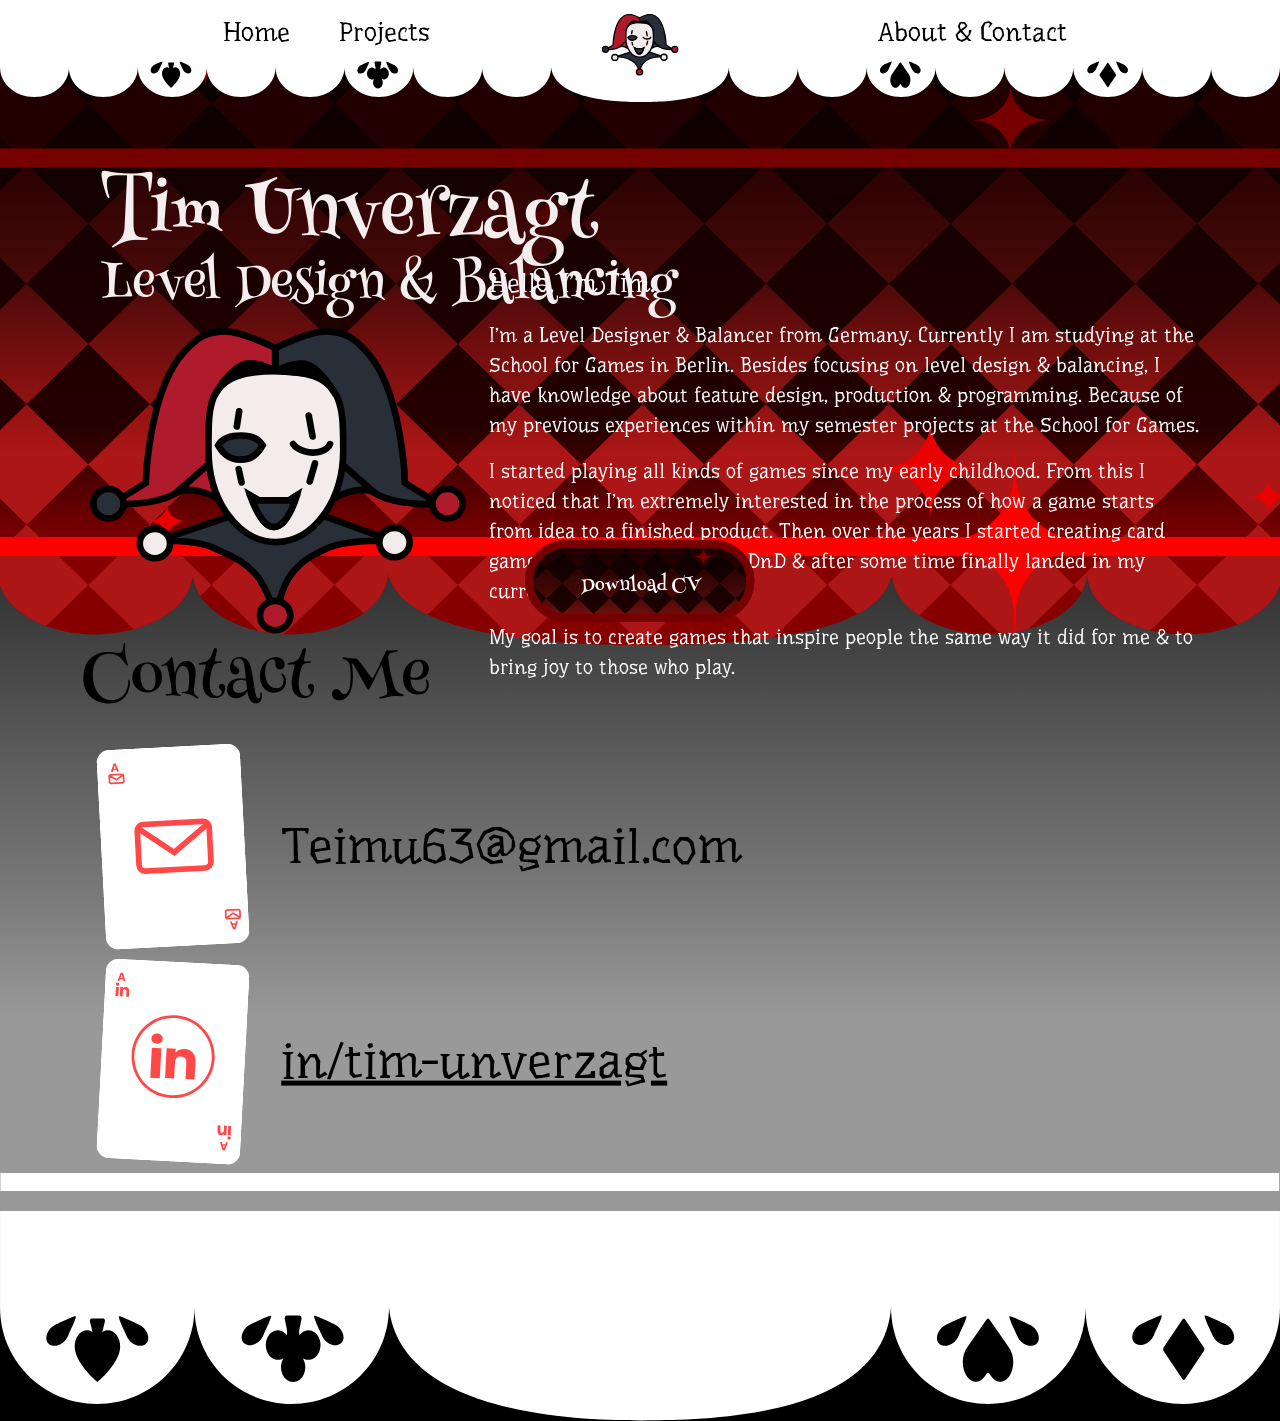
==== about.html @ f88313f5 "Added About & Contact Page" ====
<!DOCTYPE html>
<html lang="en">
<head>
    <meta charset="UTF-8">
    <meta name="viewport" content="width=device-width, initial-scale=1.0">
    <title>About & Contact - Tim Unverzagt</title>
    <link rel="stylesheet" href="style.css">
</head>

<body>

<div class="page about-page">

    <section class="about-intro">

        <div class="hero-banner-container">
            <img class="hero-banner" src="Images/top_banner.svg" alt="">
            <div class="banner-extension"></div>

            <nav class="banner-navigation">
                <a href="index.html" class="nav-home">Home</a>
                <a href="projects.html" class="nav-projects">Projects</a>

                <a href="index.html" class="nav-logo">
                    <img src="Images/jester_logo_v1.svg" alt="Home">
                </a>

                <a href="about.html" class="nav-about">About & Contact</a>
            </nav>
        </div>

        <div class="about-heading">
            <h1>Tim Unverzagt</h1>
            <h2>Level Design & Balancing</h2>
        </div>

        <div class="about-content">

            <div class="about-picture">
                <img src="Images/jester_logo_v1.svg" alt="Tim Unverzagt Logo">
            </div>

            <div class="about-description">
                <h2>Hello, I’m Tim.</h2>

                <p>
                    I’m a Level Designer & Balancer from Germany. Currently I am studying at the School for Games in Berlin. Besides focusing on level design & balancing, I have knowledge about feature design, production & programming. Because of my previous experiences within my semester projects at the School for Games.
                </p>

                <p>
                    I started playing all kinds of games since my early childhood. From this I noticed that I’m extremely interested in the process of how a game starts from idea to a finished product. Then over the years I started creating card games, then started playing DnD & after some time finally landed in my current apprenticeship.
                </p>

                <p>
                    My goal is to create games that inspire people the same way it did for me & to bring joy to those who play.
                </p>
            </div>

        </div>

        <a class="cv-download" href="Other/CV-Tim_Unverzagt.pdf" download>
            <img src="Images/button_red.svg" alt="">
            <span>Download CV</span>
        </a>

    </section>

    <section class="about-contact">

        <h2>Contact Me</h2>

        <div class="contact-list">

            <a class="contact-item" href="mailto:Teimu63@gmail.com">
                <img src="Images/AboutMePage/about_me_page_cardmail.svg" alt="Email">
                <span>Teimu63@gmail.com</span>
            </a>

            <a class="contact-item"
               href="https://www.linkedin.com/in/tim-unverzagt-a7282b33b/"
               target="_blank"
               rel="noopener noreferrer">
                <img src="Images/AboutMePage/about_me_page_cardlinkenin.svg" alt="LinkedIn">
                <span class="linkedin-link">in/tim-unverzagt</span>
            </a>

        </div>

    </section>

    <footer>

        <div class="bottom-decoration">

            <img
                class="hero-line"
                src="Images/HomePage/home_page_line.svg"
                alt=""
            >

            <div class="bottom-banner-container">
				<img
					class="hero-bottom-banner"
					src="Images/HomePage/home_page_banner.svg"
					alt=""
				>
			<div class="bottom-banner-extension"></div>
		</div>

        </div>

    </footer>

</div>

</body>
</html>
---- style.css ----
@import url('https://fonts.googleapis.com/css2?family=Henny+Penny&family=Underdog&display=swap');

* {
    margin: 0;
    padding: 0;
    box-sizing: border-box;
}

html {
    scroll-behavior: smooth;
    width: 100%;
    overflow-x: clip;
}

body {
    margin: 0;
    width: 100%;
    min-width: 0;
    color: white;
    overflow-x: clip;
    font-family: "Underdog", sans-serif;
    background: #999999;
}

.banner-navigation {
    position: absolute;
    inset: 0;
    width: 100%;
    height: 100%;
    z-index: 5;
    pointer-events: none;
}

.banner-navigation a {
    position: absolute;
    transform: translate(-50%, -50%);
    color: black;
    font-family: "Underdog", sans-serif;
    font-size: 2vw;
    text-decoration: none;
    white-space: nowrap;
    pointer-events: auto;
    transition: transform 0.2s ease, color 0.2s ease;
}

.banner-navigation a:hover {
    color: black;
    transform: translate(-50%, -50%) scale(1.1);
}

.nav-home {
    top: -10%;
    left: 20%;
}

.nav-projects {
    top: -10%;
    left: 30%;
}

.nav-logo {
    top: 10%;
    left: 50%;
}

.nav-logo img {
    display: block;
    width: 6vw;
    height: auto;
}

.nav-about {
    top: -10%;
    left: 76%;
}

.page {
    position: relative;
    width: 100vw;
    min-width: 0;
    overflow: hidden;
}

.hero {
    position: relative;
    width: 100vw;
    aspect-ratio: 1512 / 1185;
    overflow: hidden;
    z-index: 10;
}

.hero-background {
    position: absolute;
    width: 100vw;
    height: auto;
    left: 0;
    top: -7%;
    z-index: 1;
}

.hero-banner-container {
    position: absolute;
    width: 100vw;
    height: auto;
    left: 0;
    top: 3vw;
    z-index: 5;
    pointer-events: none;
}

.hero-banner {
    display: block;
    z-index: 2;
    position: relative;
    width: 100%;
    height: auto;
}

.banner-extension {
    position: absolute;
    width: 100%;
    height: 6.6vw;
    left: 0;
    top: 100%;
    transform: translateY(-140%);
    background: white;
    z-index: 1;
}

.hero-card-left {
    position: absolute;
    width: 18vw;
    height: auto;
    left: 0vw;
    top: 30%;
    z-index: 10;
    pointer-events: none;
}

.hero-card-right {
    position: absolute;
    width: 18vw;
    height: auto;
    left: 80vw;
    top: 10%;
    z-index: 10;
    pointer-events: none;
}

.hero-content {
    position: absolute;
    inset: 0;
    z-index: 30;
    pointer-events: none;
}

.hero-content h1 {
    position: absolute;
    left: 3.2%;
    top: 11%;
    font-family: "Henny Penny", cursive;
    font-size: clamp(34px, 5vw, 82px);
    line-height: 1;
    font-weight: normal;
    white-space: nowrap;
    color: white;
}

.level-design {
    position: absolute;
    transform: rotate(-8deg);
    left: 50%;
    top: 23%;
    display: flex;
    align-items: center;
    width: max-content;
}

.star-and {
    position: absolute;
    width: clamp(385px, 11vw, 3175px);
    height: auto;
    left: -80%;
    top: -98%;
    z-index: -1;
}

.level-design span {
    font-family: "Henny Penny", cursive;
    font-size: clamp(100px, 4.3vw, 70px);
    line-height: 1;
    white-space: nowrap;
    color: white;
}

.hero-content h2 {
    position: absolute;
    transform: rotate(10deg);
    left: 15.5%;
    top: 48%;
    font-family: "Henny Penny", cursive;
    font-size: clamp(100px, 5vw, 80px);
    line-height: 1;
    font-weight: normal;
    white-space: nowrap;
    color: white;
}

.recent-star-container {
    position: absolute;
    width: 100vw;
    height: 0;
    top: 0;
    left: 0;
    z-index: 5;
    pointer-events: none;
}

.star-red {
    position: absolute;
    width: 50vw;
    height: auto;
    left: 65%;
    top: 55vw;
}

.star-gray {
    position: absolute;
    transform: rotate(10deg);
    width: clamp(300px, 10vw, 160px);
    height: auto;
    left: 85%;
    top: 33%;
    z-index: 24;
    pointer-events: none;
}

.recent-work {
    position: relative;
    width: 100vw;
    min-height: 650px;
    margin-top: -28%;
    padding: 28px 5vw 90px;
    background: transparent;
    z-index: 1;
    overflow: visible;
}

.recent-work::before {
    content: "";
    position: absolute;
    left: 0;
    right: 0;
    width: 100vw;
    top: -36%;
    bottom: 0;
    background: linear-gradient(
        to bottom,
        #303030 0%,
        #555555 35%,
        #777777 70%,
        #999999 100%
    );
    z-index: 0;
}

.garland-layer {
    position: absolute;
    width: 100vw;
    height: 650px;
    left: 0;
    top: 0;
    z-index: 2;
    pointer-events: none;
    overflow: visible;
}

.hero-garlands {
    position: absolute;
    width: 102.182524vw;
    height: auto;
    left: -2vw;
    top: 0;
    z-index: 1;
    pointer-events: none;
    transform: translateY(-330px);
}

.recent-work > h2 {
    position: relative;
    z-index: 3;
    margin: 0 0 28px;
    font-family: "Henny Penny", cursive;
    font-size: clamp(80px, 4.5vw, 68px);
    line-height: 1;
    font-weight: normal;
    color: #e00000;
}

.work-grid {
    position: relative;
    z-index: 3;
    display: grid;
    grid-template-columns: repeat(3, minmax(0, 1fr));
    gap: 24px;
    width: 100%;
    max-width: 1250px;
    margin: 0 auto;
}

.work-card {
    position: relative;
    width: 100%;
    aspect-ratio: 373 / 413;
}

.work-card > img {
    position: absolute;
    width: 100%;
    height: 100%;
    left: 0;
    top: 0;
    object-fit: contain;
    z-index: 1;
}

.work-card-content {
    position: absolute;
    inset: 20% 12%;
    z-index: 2;
    display: flex;
    flex-direction: column;
    align-items: center;
    justify-content: center;
    text-align: center;
}

.work-card-content h3 {
    font-family: "Underdog", sans-serif;
    font-size: clamp(17px, 2vw, 25px);
    font-weight: normal;
    line-height: 1.2;
}

.work-card-content p {
    margin-top: 7px;
    font-family: "Underdog", sans-serif;
    font-size: clamp(13px, 1.4vw, 18px);
    line-height: 1.2;
}

footer {
    position: relative;
    width: 100vw;
    background: #999999;
    padding: 0;
    z-index: 10;
}

.bottom-decoration {
    position: relative;
    width: 100vw;
    display: flex;
    flex-direction: column;
    align-items: center;
}

.hero-line {
    display: block;
    position: relative;
    width: 100vw;
    height: auto;
    z-index: 2;
    margin-bottom: 20px;
}

.bottom-banner-container {
    position: relative;
    width: 100vw;
    z-index: 2;
}

.hero-bottom-banner {
    display: block;
    position: relative;
    width: 100%;
    height: auto;
    z-index: 2;
}

.bottom-banner-extension {
    position: absolute;
    width: 100%;
    height: 10vw;
    left: 0;
    top: 100%;
    transform: translateY(-99%);
    background: black;
    z-index: 1;
}


/* ABOUT PAGE */

.about-page {
    background: #999999;
}

.about-intro {
    position: relative;
    width: 100vw;
    min-height: 56.5vw;
    overflow: hidden;
    background-image: url("Images/HomePage/home_page_background.svg");
    background-size: cover;
    background-position: center -6vw;
    background-repeat: no-repeat;
    z-index: 2;
}

.about-heading {
    position: absolute;
    font-family: "Henny Penny", cursive;
    top: 14vw;
    left: 7.8%;
    z-index: 4;
    color: #f4eeee;
    text-align: left;
}

.about-heading h1 {
    font-family: "Henny Penny", cursive;
    font-size: clamp(42px, 6vw, 76px);
    font-weight: normal;
    line-height: 1.05;
}

.about-heading h2 {
    font-family: "Henny Penny", cursive;
    font-size: clamp(26px, 4vw, 50px);
    font-weight: normal;
    line-height: 1.1;
}

.about-content {
    position: absolute;
    top: 40%;
    left: 7.8%;
    width: 84.4%;
    display: grid;
    grid-template-columns: 34% 66%;
    align-items: center;
    gap: 2%;
    z-index: 3;
}

.about-picture {
    width: 100%;
    max-width: 280px;
    aspect-ratio: 1 / 1;
    display: flex;
    align-items: center;
    justify-content: center;
    padding: 4%;
}

.about-picture img {
    position: relative;
    left: 3vw;
    top: -2vw;
    display: block;
    width: 150%;
    height: 150%;
    object-fit: contain;
}

.about-description {
    position: relative;
    top: -2vw;
    display: block;
    color: white;
    font-family: "Underdog", sans-serif;
    font-size: clamp(20px, 1.45vw, 16px);
    line-height: 1.5;
    text-align: left;
}

.about-description h2 {
    font-size: clamp(20px, 2.2vw, 26px);
    font-weight: normal;
    margin: 0 0 18px 0;
}

.about-description p {
    margin: 0 0 16px 0;
}

.cv-download {
    position: absolute;
    left: 50%;
    bottom: 14%;
    transform: translateX(-50%);
    width: clamp(130px, 19vw, 230px);
    display: flex;
    align-items: center;
    justify-content: center;
    z-index: 5;
    text-decoration: none;
}

.cv-download img {
    display: block;
    width: 100%;
    height: auto;
}

.cv-download span {
    position: absolute;
    top: 35%;
    color: white;
    font-family: "Henny Penny", sans-serif;
    font-size: clamp(12px, 1.5vw, 19px);
    white-space: nowrap;
}

.about-contact {
    position: relative;
    transform: translateY(-12vw);
    width: 100vw;
	height: 450px;
    min-height: 0;
    padding: 1vw 6.5vw 70px;
    color: black;
    overflow: visible;
    z-index: 1;
}

.about-contact::before {
    content: "";
    position: absolute;
    inset: 0;
    background: linear-gradient(
        to bottom,
        #303030 0%,
        #555555 35%,
        #777777 70%,
        #999999 100%
    );
    z-index: -5;
}

.about-contact h2 {
    position: relative;
    top: 5vw;
    font-family: "Henny Penny", cursive;
    font-size: clamp(38px, 5vw, 68px);
    line-height: 1.1;
    font-weight: normal;
    margin-bottom: 35px;
}

.contact-list {
	transform: translateY(4vw);
    display: flex;
    flex-direction: column;
    justify-content: flex-start;
    align-items: flex-start;
    gap: 0;
    width: 100%;
    margin: 0;
}

.contact-item {
    display: flex;
    flex-direction: row;
    align-items: center;
    justify-content: flex-start;
    gap: 18px;
    width: fit-content;
    height: 215px;
    margin: 0;
    padding: 0;
    color: black;
    font-family: "Underdog", sans-serif;
    font-size: clamp(17px, 2vw, 25px);
    text-decoration: none;
}

.contact-item img {
    display: block;
    width: 180px;
    height: 100px;
    object-fit: contain;
    flex-shrink: 0;
    transform-origin: center;
}

.contact-item:first-child img {
    transform: scale(2) rotate(-3deg);
}

.contact-item:last-child img {
    transform: scale(2) rotate(3deg);
}

.contact-item span {
    font-size: 50px;
}

.contact-email-icon {
    position: relative;
    width: 55px;
    height: 38px;
    border: 3px solid black;
    border-radius: 5px;
    display: block;
    flex-shrink: 0;
    overflow: hidden;
}

.contact-email-icon::before,
.contact-email-icon::after {
    content: "";
    position: absolute;
    width: 35px;
    height: 3px;
    background: black;
    top: 8px;
}

.contact-email-icon::before {
    left: -3px;
    transform: rotate(40deg);
}

.contact-email-icon::after {
    right: -3px;
    transform: rotate(-40deg);
}

.contact-email-icon span {
    position: absolute;
    width: 35px;
    height: 3px;
    background: black;
    left: 7px;
    bottom: 9px;
    transform: rotate(-40deg);
}

.linkedin-icon {
    width: 47px;
    height: 47px;
    display: flex;
    align-items: center;
    justify-content: center;
    flex-shrink: 0;
    border-radius: 10px;
    background: #0878ce;
    color: white;
    font-family: Arial, sans-serif;
    font-size: 34px;
    font-weight: bold;
}

.linkedin-link {
    text-decoration: underline;
}

@media (max-width: 650px) {

    .about-intro {
        min-height: 105vw;
    }

    .about-content {
        top: 22%;
        left: 5%;
        width: 90%;
        grid-template-columns: 1fr;
        justify-items: center;
        gap: 20px;
    }

    .about-picture {
        width: 32vw;
        max-width: 180px;
    }

    .about-description {
        font-size: 10px;
        gap: 5px;
    }

    .cv-download {
        bottom: 2%;
        width: 35vw;
    }

    .about-contact {
        padding: 20px 6vw 60px;
    }

    .about-contact h2 {
        font-size: 38px;
    }
}

@media (max-width: 900px) {

    .hero-content h1 {
        left: 3%;
        top: 9%;
    }

    .level-design {
        left: 20%;
        top: 15%;
    }

    .hero-content h2 {
        left: 15%;
        top: 40%;
    }
}

@media (max-width: 650px) {

    .hero {
        aspect-ratio: 1512 / 1185;
    }

    .hero-content h1 {
        left: 3%;
        top: 92%;
        font-size: clamp(27px, 8vw, 45px);
    }

    .level-design {
        left: 20%;
        top: 15%;
    }

    .level-design span {
        font-size: clamp(25px, 7vw, 42px);
    }

    .star-and {
        width: 75px;
        left: -40%;
        top: -40%;
    }

    .hero-content h2 {
        left: 15%;
        top: 40%;
        font-size: clamp(28px, 8vw, 48px);
    }

    .star-red {
        width: 60px;
    }

    .star-gray {
        width: 85px;
    }

    .recent-work {
        margin-top: -28%;
        padding: 25px 20px 70px;
    }

    .recent-work::before {
        top: -24%;
    }

    .garland-layer {
        top: 0;
        height: 500px;
    }

    .hero-garlands {
        transform: translateY(-300px);
    }

    .recent-work > h2 {
        font-size: clamp(30px, 9vw, 48px);
    }

    .work-grid {
        grid-template-columns: 1fr;
        max-width: 380px;
        gap: 25px;
    }
}
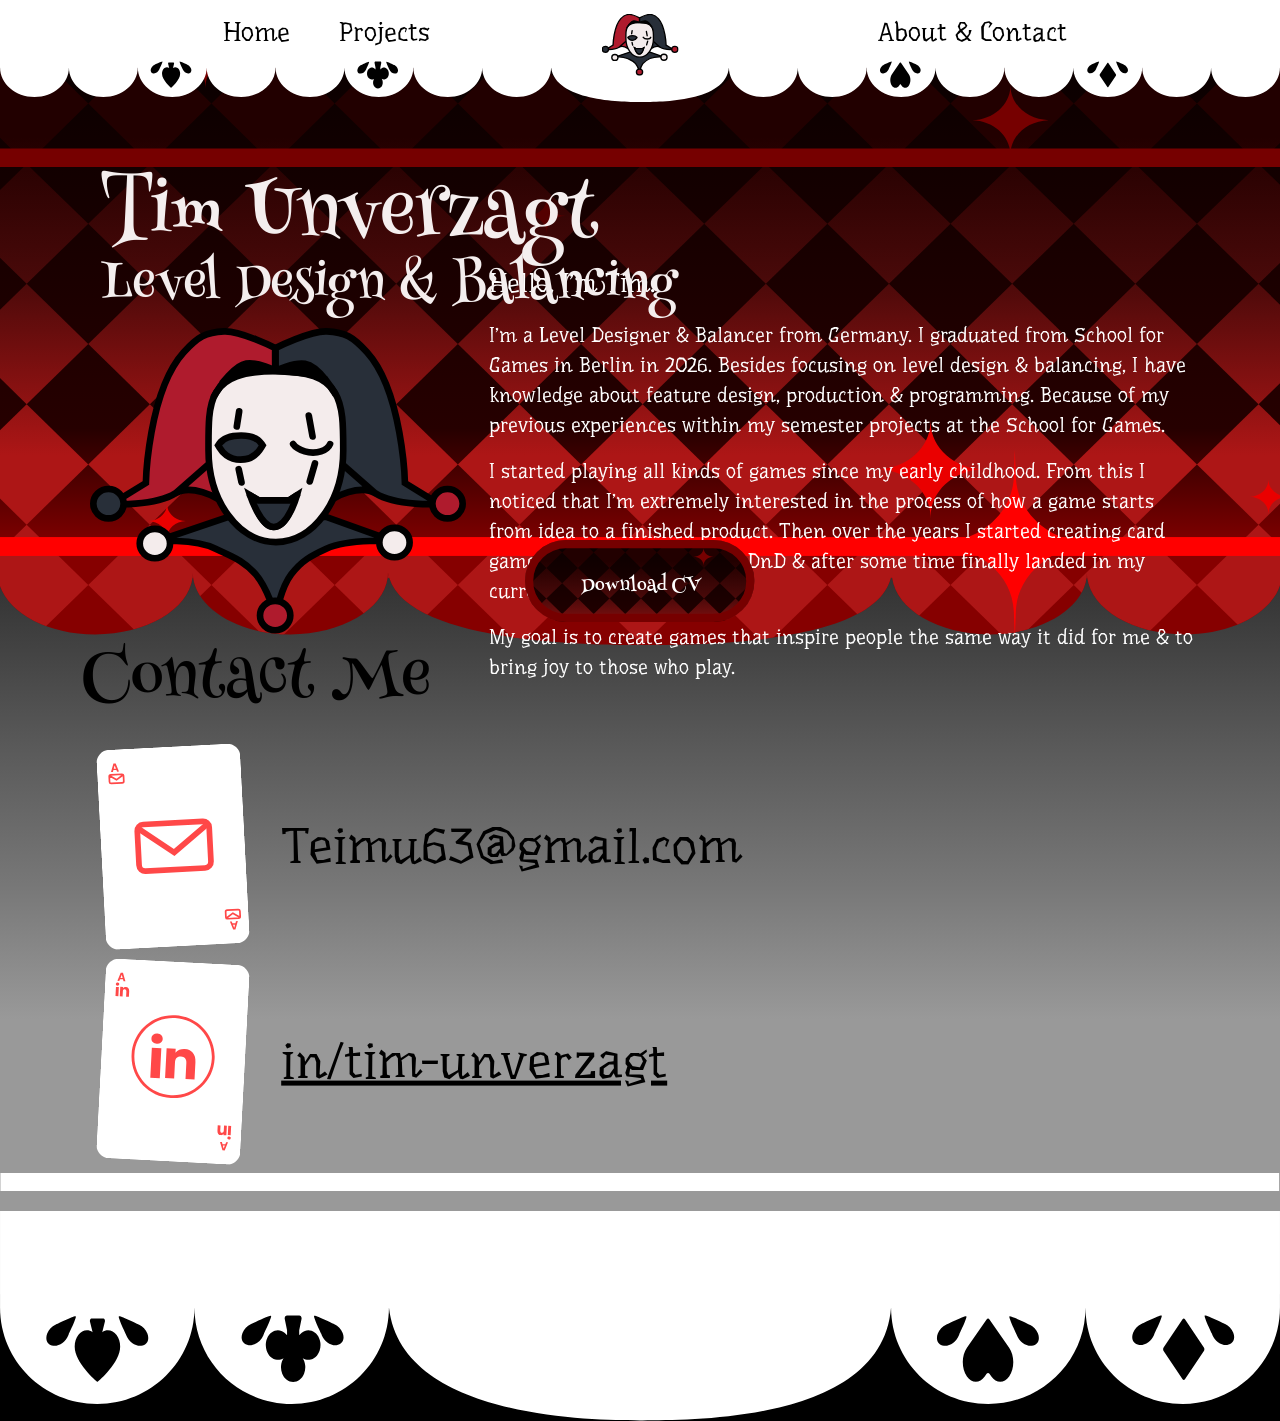
==== commit bcfbf2bd: "Github Funky Fix Maybe?" ====
--- a/about.html
+++ b/about.html
@@ -44,7 +44,7 @@
                 <h2>Hello, I’m Tim.</h2>
 
                 <p>
-                    I’m a Level Designer & Balancer from Germany. Currently I am studying at the School for Games in Berlin. Besides focusing on level design & balancing, I have knowledge about feature design, production & programming. Because of my previous experiences within my semester projects at the School for Games.
+                    I’m a Level Designer & Balancer from Germany. I graduated from School for Games in Berlin in 2026. Besides focusing on level design & balancing, I have knowledge about feature design, production & programming. Because of my previous experiences within my semester projects at the School for Games.
                 </p>
 
                 <p>
--- a/style.css
+++ b/style.css
@@ -76,7 +76,7 @@
 
 .page {
     position: relative;
-    width: 100vw;
+    width: 100%;
     min-width: 0;
     overflow: hidden;
 }
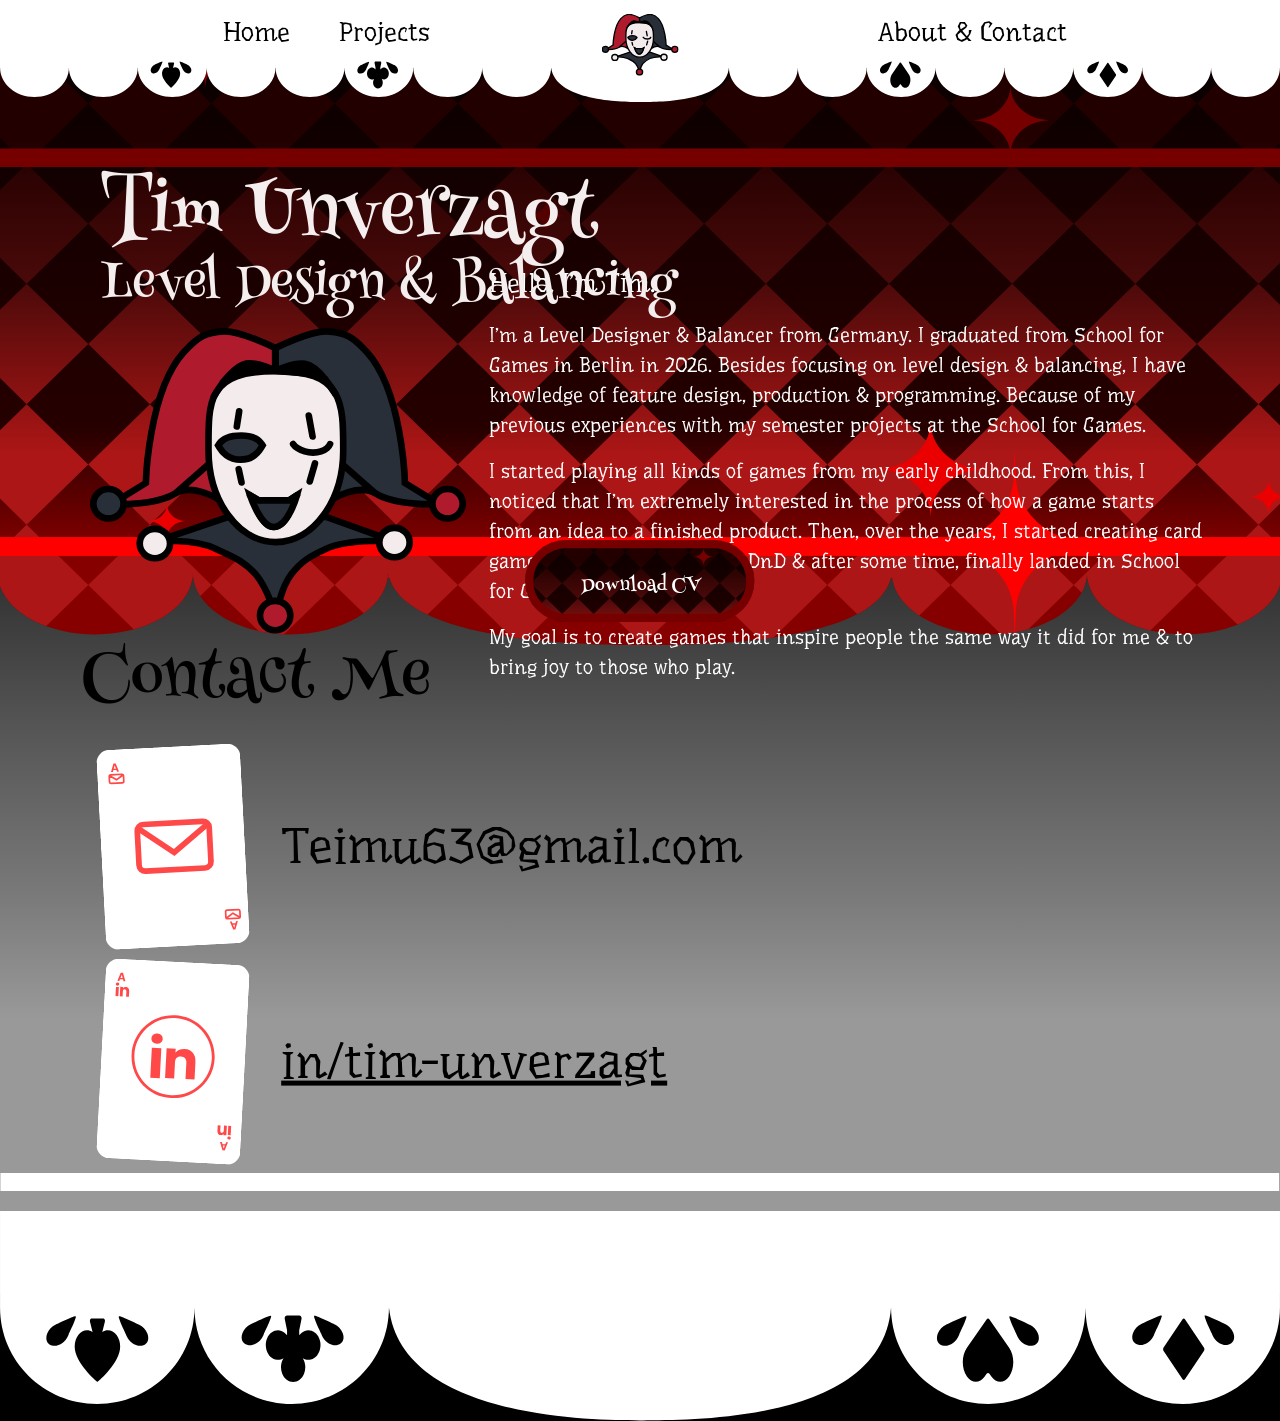
==== commit 1cbab99c: "Added TBA page for Projects & fixed grammar in About Me" ====
--- a/about.html
+++ b/about.html
@@ -44,11 +44,11 @@
                 <h2>Hello, I’m Tim.</h2>
 
                 <p>
-                    I’m a Level Designer & Balancer from Germany. I graduated from School for Games in Berlin in 2026. Besides focusing on level design & balancing, I have knowledge about feature design, production & programming. Because of my previous experiences within my semester projects at the School for Games.
+                    I’m a Level Designer & Balancer from Germany. I graduated from School for Games in Berlin in 2026. Besides focusing on level design & balancing, I have knowledge of feature design, production & programming. Because of my previous experiences with my semester projects at the School for Games.
                 </p>
 
                 <p>
-                    I started playing all kinds of games since my early childhood. From this I noticed that I’m extremely interested in the process of how a game starts from idea to a finished product. Then over the years I started creating card games, then started playing DnD & after some time finally landed in my current apprenticeship.
+                    I started playing all kinds of games from my early childhood. From this, I noticed that I’m extremely interested in the process of how a game starts from an idea to a finished product. Then, over the years, I started creating card games, then started playing DnD & after some time, finally landed in School for Games.
                 </p>
 
                 <p>
--- a/style.css
+++ b/style.css
@@ -663,6 +663,37 @@
     font-weight: bold;
 }
 
+/* TBA for Project Page */
+
+.projects-page {
+    position: relative;
+    width: 100%;
+}
+
+.projects-placeholder {
+    position: relative;
+    width: 100%;
+    min-height: 65vw;
+    background-image: url("Images/ProjectPage/project_page_background.svg");
+    background-size: cover;
+    background-position: center;
+    background-repeat: no-repeat;
+    overflow: hidden;
+}
+
+.projects-under-construction {
+    position: absolute;
+    top: 50%;
+    left: 50%;
+    transform: translate(-50%, -50%);
+    width: 90%;
+    text-align: center;
+    color: white;
+    font-family: "Underdog", sans-serif;
+    font-size: clamp(20px, 3vw, 42px);
+    z-index: 4;
+}
+
 .linkedin-link {
     text-decoration: underline;
 }
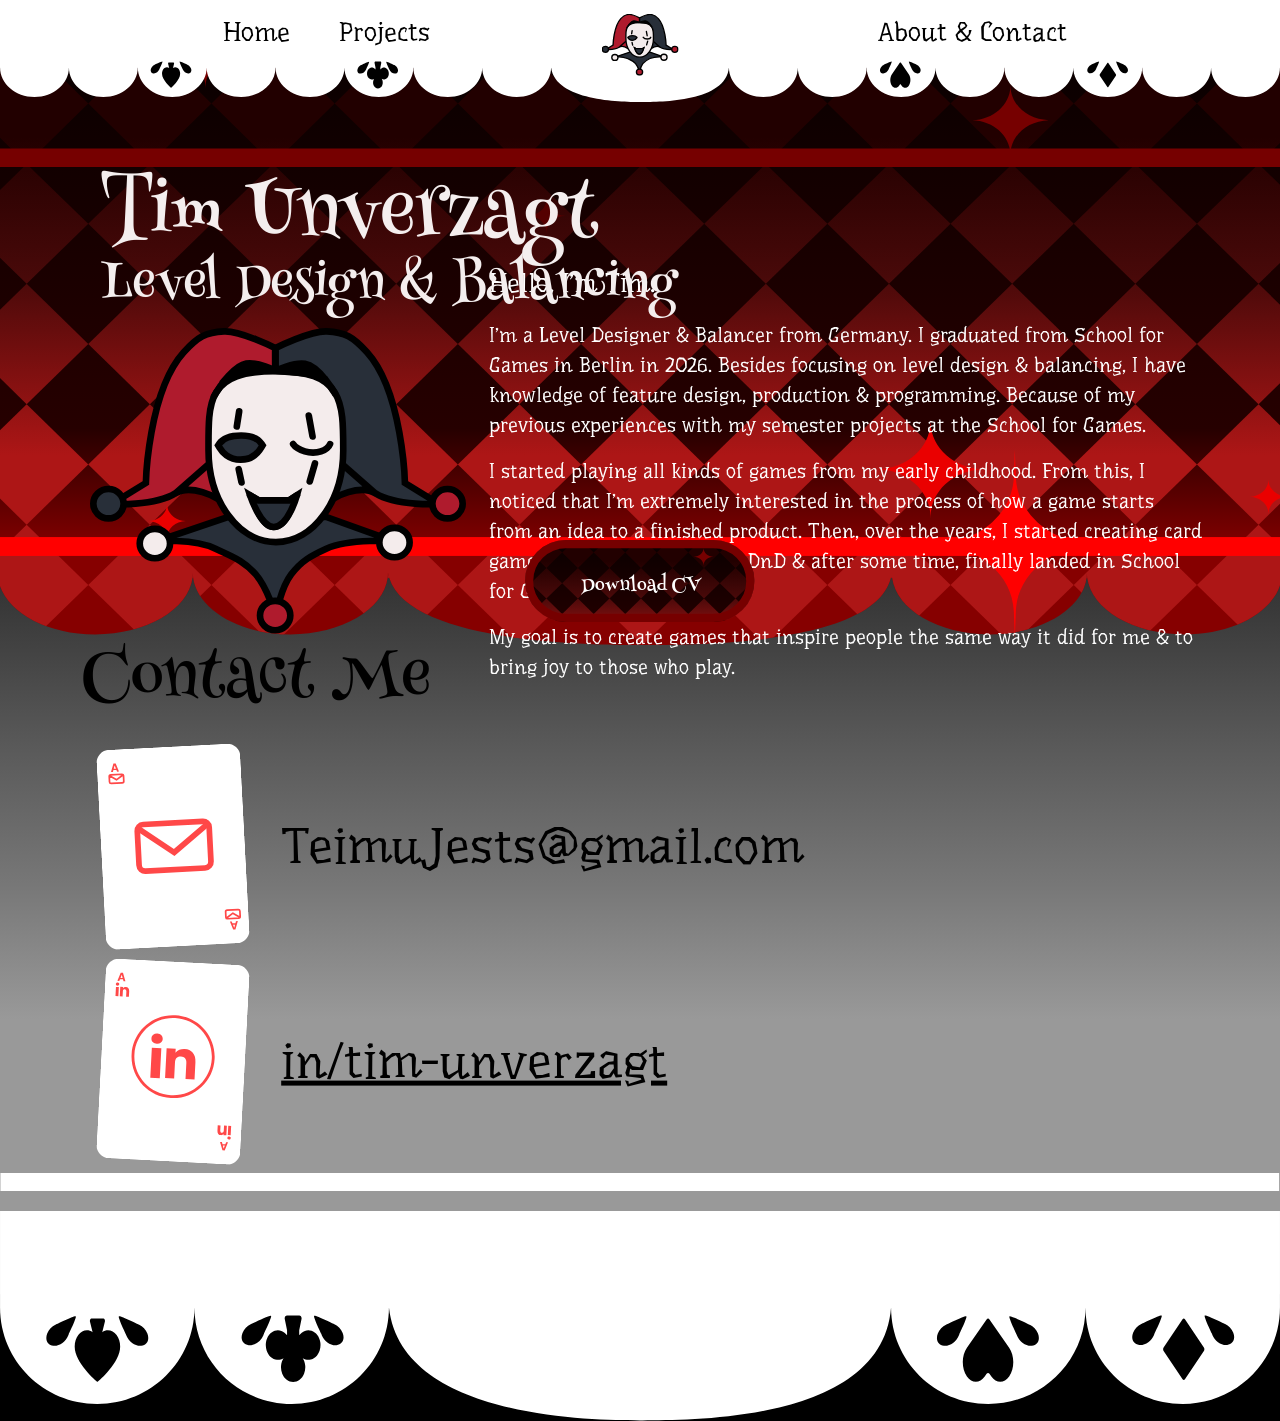
==== commit 5423a1b9: "Changed Email Address in Contact Me" ====
--- a/about.html
+++ b/about.html
@@ -71,9 +71,9 @@
 
         <div class="contact-list">
 
-            <a class="contact-item" href="mailto:Teimu63@gmail.com">
+            <a class="contact-item" href="mailto:teimujests@gmail.com">
                 <img src="Images/AboutMePage/about_me_page_cardmail.svg" alt="Email">
-                <span>Teimu63@gmail.com</span>
+                <span>TeimuJests@gmail.com</span>
             </a>
 
             <a class="contact-item"
